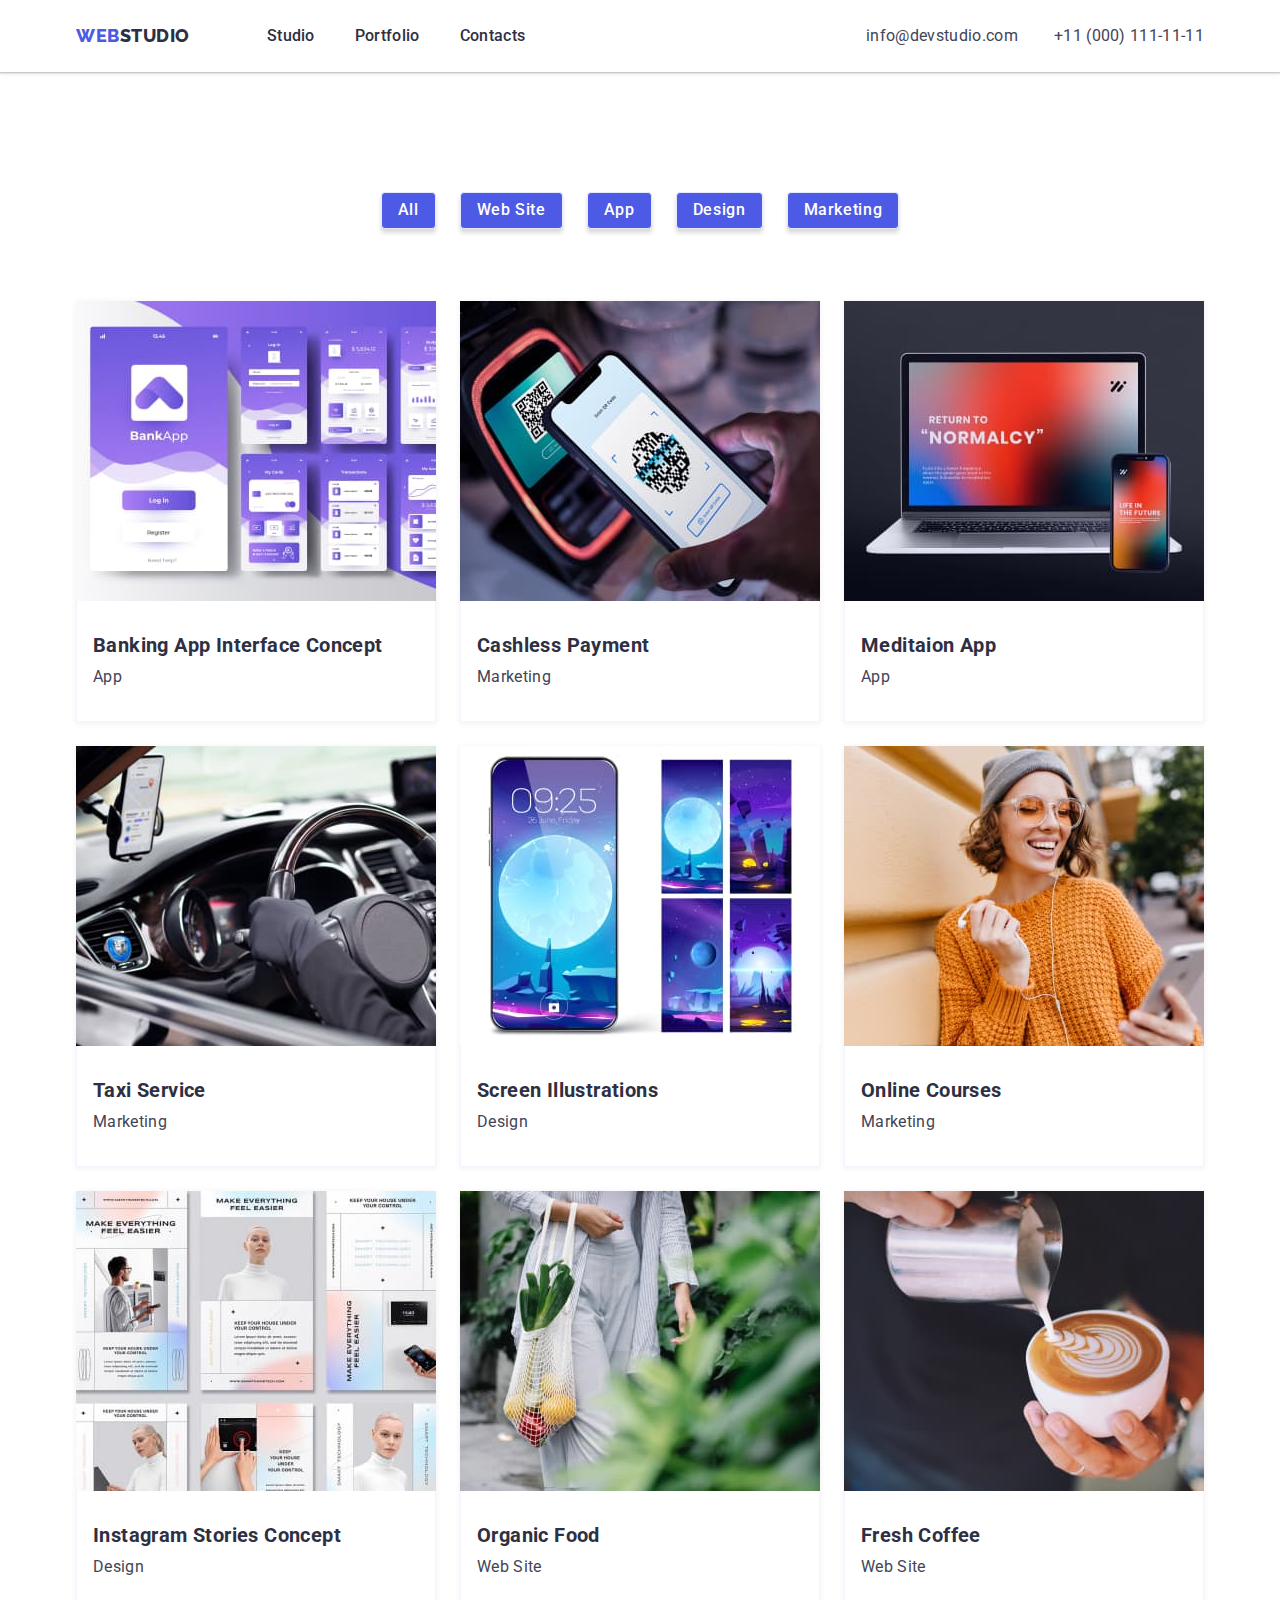
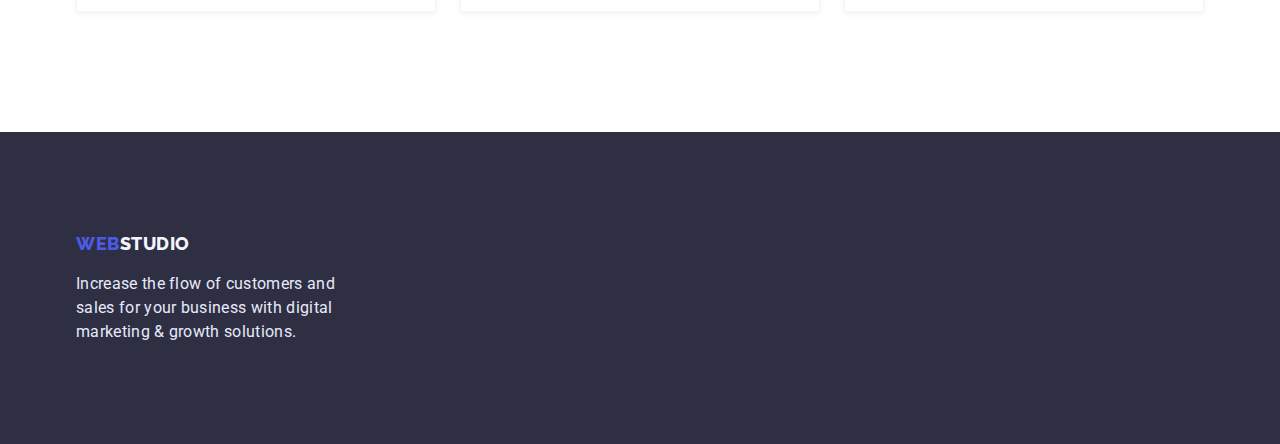
==== portfolio.html @ 837f4ee9 "Required" ====
<!DOCTYPE html>
<html lang="en">
<head>
    <meta charset="UTF-8">
    <meta http-equiv="X-UA-Compatible" content="IE=edge">
    <meta name="viewport" content="width=device-width, initial-scale=1.0">
    <title>Portfolio</title>
    <link rel="preconnect" href="https://fonts.googleapis.com">
    <link rel="preconnect" href="https://fonts.gstatic.com" crossorigin>
    <link href="https://fonts.googleapis.com/css2?family=Raleway:wght@800&family=Roboto:wght@400;500;700;900&display=swap"
        rel="stylesheet">
    <link rel="stylesheet" href="https://cdnjs.cloudflare.com/ajax/libs/modern-normalize/1.1.0/modern-normalize.min.css">
    <link rel="stylesheet" href="./css/styles.css">
    
</head>
<body>
    <header class="header">
        <div class="container header-block">
            <nav class="main-naw">
                <a class="logo link" href="index.html">
                    <span class="header-logo-first">WEB</span><span class="header-logo-second">STUDIO</span>
                </a>
                <ul class="menu-list list">
                    <li class="item"><a class="menu-item link" href="index.html">Studio</a></li>
                    <li class="item"><a class="menu-item link" href="portfolio.html">Portfolio</a></li>
                    <li class="item"><a class="menu-item link" href="/">Contacts</a></li>
                </ul>
            </nav>
            
            <ul class="contacts list">
                <li class="item"><a class="contacts-item link" href="mailto:info@devstudio.com">info@devstudio.com</a></li>
                <li class="item"><a class="contacts-item link" href="tel:+11(000)1111111">+11 (000) 111-11-11</a></li>
            </ul>
        </div>
    </header>

    <main>
        <section class="categories section">    
            <div class="container">
                <h1 class="visually-hidden">Portfolio</h1>
                
                <ul class="category-list list">
                    <li><button class="category-btn btn" type="button">All</button></li>
                    <li><button class="category-btn btn" type="button">Web Site</button></li>
                    <li><button class="category-btn btn" type="button">App</button></li>
                    <li><button class="category-btn btn" type="button">Design</button></li>
                    <li><button class="category-btn btn" type="button">Marketing</button></li>
                </ul>
                
                <ul class="content-list list">
                    <li>
                        <a class="content-item link" href="/">
                            <img src="./images/Portfolio/banking.jpg" alt="Banking App Interface Concept image" width="360"
                                height="300">
                                <div class="content-dis">
                                    <h3 class="type-thirst">Banking App Interface Concept</h3>
                                    <p class="text">App</p>
                                </div>
                        </a>
                    </li>

                    <li>
                        <a class="content-item link" href="/">
                            <img src="./images/Portfolio/cashless.jpg" alt="Cashless Payment image" width="360" height="300">
                            <div class="content-dis">
                                <h3 class="type-thirst">Cashless Payment</h3>
                                <p class="text">Marketing</p>
                            </div>
                        </a>
                    </li>

                    <li>
                        <a class="content-item link" href="/">
                            <img src="./images/Portfolio/meditaion.jpg" alt="Meditaion App image" width="360" height="300">
                            <div class="content-dis">
                                <h3 class="type-thirst">Meditaion App</h3>
                                <p class="text">App</p>
                            </div>
                        </a>
                    </li>

                    <li>
                        <a class="content-item link" href="/">
                            <img src="./images/Portfolio/taxi.jpg" alt="Taxi Service image" width="360" height="300">
                            <div class="content-dis">
                                <h3 class="type-thirst">Taxi Service</h3>
                                <p class="text">Marketing</p>
                            </div>                            
                        </a>
                    </li>

                    <li>
                        <a class="content-item link" href="/">
                            <img src="./images/Portfolio/screen.jpg" alt="Screen Illustrations image" width="360" height="300">
                            <div class="content-dis">
                                <h3 class="type-thirst">Screen Illustrations</h3>
                                <p class="text">Design</p>
                            </div>                            
                        </a>
                    </li>

                    <li>
                        <a class="content-item link" href="/">
                            <img src="./images/Portfolio/online.jpg" alt="Online Courses image" width="360" height="300">
                            <div class="content-dis">
                                <h3 class="type-thirst">Online Courses</h3>
                                <p class="text">Marketing</p>
                            </div>                            
                        </a>
                    </li>

                    <li>
                        <a class="content-item link" href="/">
                            <img src="./images/Portfolio/instagram.jpg" alt="Instagram Stories Concept image" width="360" height="300">
                            <div class="content-dis">
                                <h3 class="type-thirst">Instagram Stories Concept</h3>
                                <p class="text">Design</p>
                            </div>                            
                        </a>
                    </li>

                    <li>
                        <a class="content-item link" href="/">
                            <img src="./images/Portfolio/organic.jpg" alt="Organic Food image" width="360" height="300">
                            <div class="content-dis">
                                <h3 class="type-thirst">Organic Food</h3>
                                <p class="text">Web Site</p>
                            </div>                            
                        </a>
                    </li>
                    
                    <li>
                        <a class="content-item link" href="/">
                            <img src="./images/Portfolio/fresh.jpg" alt="Fresh Coffee image" width="360" height="300">
                            <div class="content-dis">
                                <h3 class="type-thirst">Fresh Coffee</h3>
                                <p class="text">Web Site</p>
                            </div>
                        </a>
                    </li>
                </ul>
            </div>
        </section>

        <footer class="footer">
            <div class="container">
                <a class="logo link" href="index.html">
                    <span class="footer-logo-first">WEB</span><span class="footer-logo-second">STUDIO</span>
                </a>
                <p class="footer-dis text">Increase the flow of customers and sales for your business with digital marketing &
                    growth solutions.</p>
            </div>
        </footer>
    </main>
</body>
</html>
---- css/styles.css ----
html{
    box-sizing: border-box;
}

*,
*::after,
*::before{
    box-sizing: inherit;
}

h1,
h2,
h3,
p{
    margin: 0;
}


img{
    display: block;
    max-width: 100%;
    height: auto;
}

:root{
    --iris: #4D5AE5;
    --nuvy-blue: #2E2F42;
    --slate: #434455;
    --cornflower: #E7E9FC;
    --cloud: #F4F4FD;
    --white: #FFFFFF;
    --active-btn: #404BBF;
}

body{
    font-family: Roboto, sans-serif;
    background-color: var(--white);
    color: var(--slate);
}

.container{
    width: 1158px;
    margin: 0 auto;
    padding: 0 15px;
}

.list {
    list-style: none;
    margin: 0;
    padding: 0;
}

.text {
    margin-top: 0;
    margin-bottom: 0;
    font-size: 16px;
    line-height: 1.5;
    letter-spacing: 0.02em;
    color: var(--slate);
}

.link {
    text-decoration: none;
}

.section {
    padding-top: 120px;
    padding-bottom: 120px;
}

.visually-hidden {
    position: absolute;
    white-space: nowrap;
    width: 1px;
    height: 1px;
    overflow: hidden;
    border: 0;
    padding: 0;
    clip: rect(0 0 0 0);
    clip-path: inset(50%);
    margin: -1px;
}

/*#region ---Header--- */
.header {

    box-shadow: 0px 2px 1px rgba(46, 47, 66, 0.08), 0px 1px 1px rgba(46, 47, 66, 0.16), 0px 1px 6px rgba(46, 47, 66, 0.08);
}

.header-block{
    display: flex;
    align-items: center;
}

.main-naw{
    display: flex;
    align-items: center;
}

.logo {
    font-family: 'Raleway';
    font-weight: 800;
    font-size: 18px;
    line-height: 1.33;
    letter-spacing: 0.03em;
    margin-right: 77px;
}
.header-logo-first{
    color: var(--iris);
}
.header-logo-second{
    color: var(--nuvy-blue);
}

.menu-list {
    display: flex;
}

.menu-list .item {
    margin-right: 40px;
}

.menu-list .item:last-child {
    margin-right: 0;
}

.menu-item {
    display: block;
    padding-top: 24px;
    padding-bottom: 24px;
    font-weight: 500;
    font-size: 16px;
    line-height: 1.5;
    letter-spacing: 0.02em;
    color: var(--nuvy-blue);
}

.menu-item:hover,
.menu-item:focus {
    color: var(--slate);
}

.menu-item:active {
    color: var(--iris);
}

.contacts {
    display: flex;
    margin-left: auto;
}

.contacts .item {
    margin-right: 36px;
}

.contacts .item:last-child {
    margin-right: 0;
}

.contacts-item {
    display: flex;
    padding-top: 24px;
    padding-bottom: 24px;
    font-size: 16px;
    line-height: 1.5;
    letter-spacing: 0.02em;
    color: var(--slate);
}

.contacts-item:hover,
.contacts-item:focus {
    color: var(--iris);
}

/*#endregion -------------------- Header End -------------------- */

/*#region ---Hero--- */

.hero {
    background-color: var(--nuvy-blue);
    text-align: center;
    padding-top: 192px;
    padding-bottom: 192px;
}

.hero-title{
    margin: 0 auto;
    margin-bottom: 48px;
    font-weight: 700;
    font-size: 56px;
    max-width: 496px;
    line-height: 1.07;
    letter-spacing: 0.02em;
    color: var(--white);
}

.hero-btn{
    cursor: pointer;
    font-family: inherit;
    font-weight: 500;
    color: var(--white);
    font-size: 16px;
    line-height: 1.18;
    letter-spacing: 0.04em;
    padding: 16px 32px;
    box-shadow: 0px 4px 4px rgba(0, 0, 0, 0.15);
    border-radius: 4px;
    border: 0;
    background: var(--iris); 
}

.hero-btn:hover,
.hero-btn:focus{
    box-shadow: 0px 1px 6px rgba(46, 47, 66, 0.08), 0px 1px 1px rgba(46, 47, 66, 0.16), 0px 2px 1px rgba(46, 47, 66, 0.08);
}

.hero-btn:active{
    background: var(--active-btn);
    box-shadow: 0px 4px 4px rgba(0, 0, 0, 0.15);
}

/*#endregion -------------------- Hero End -------------------- */

/*#region ---Feature--- */

.features {
    padding-bottom: 0;
}

.features-list {
    display: flex;
    align-items: flex-start;
    gap: 24px;
    flex-basis: calc((100% - 24px*3)/4);
}

.features-item{
    flex-basis: calc((100% - 24px * 3) / 4);
}

/*#endregion -------------------- Features End -------------------- */

/*#region ---Do--- */

.do-list {
    display: flex;
    justify-content: center;
    gap: 24px;
}

/*#endregion -------------------- Do End -------------------- */

/*#region ---Team--- */

.team {
    background-color: var(--cloud);
}

.team-list {
    display: flex;
    justify-content: center;
    text-align: center;
    gap: 32px;
}

.team-dis {
    padding-top: 32px;
    padding-bottom: 32px;
}

.team-item {
    background-color: var(--white);
    box-shadow: 0px 1px 6px rgba(46, 47, 66, 0.08), 0px 1px 1px rgba(46, 47, 66, 0.16), 0px 2px 1px rgba(46, 47, 66, 0.08);
    border-radius: 0px 0px 4px 4px;
}

/*#endregion -------------------- Team End -------------------- */

/*#region ---Footer--- */

.footer {
    background-color: var(--nuvy-blue);
    padding-top: 100px;
    padding-bottom: 100px;
}

.footer-logo-first {
    color: var(--iris);
}

.footer-logo-second {
    color: var(--cloud);
}

.footer-dis {
    margin-top: 16px;
    color: var(--cornflower);
    width: 264px;
}

/*#endregion -------------------- Footer End -------------------- */

/*#region ---Categories/Content--- */

.category-list {
    display: flex;
    flex-direction: row;
    align-items: flex-start;
    justify-content: center;
    gap: 24px;
    margin-bottom: 72px;
}

.content-list {
    display: flex;
    flex-wrap: wrap;
    gap: 24px
}

.content-item {
    background: var(--white);
    display: block;
    box-shadow: 0px 1px 6px rgba(46, 47, 66, 0.08);
}

.category-title {
    color: var(--white);
}

.category-btn {
    padding: 8px 16px;
    color: var(--iris);
    background: var(--cloud);
    border: 1px solid var(--cornflower);
    border-radius: 4px;
}

.category-btn:hover,
.category-btn:focus {
    color: var(--white);
    background: var(--iris);
    box-shadow: 0px 1px 6px rgba(46, 47, 66, 0.08), 0px 1px 1px rgba(46, 47, 66, 0.16), 0px 2px 1px rgba(46, 47, 66, 0.08);
    border: 1px solid var(--iris);
}

.category-btn:active {
    color: var(--white);
    background: var(--iris);
    box-shadow: 0px 4px 4px rgba(0, 0, 0, 0.15);
    border: 1px solid var(--iris);
}

.btn {
    cursor: pointer;
    font-family: inherit;
    font-weight: 500;
    font-size: 16px;
    line-height: 1.18;
    letter-spacing: 0.04em;
    color: var(--white);
    background: var(--iris);
    box-shadow: 0px 4px 4px rgba(0, 0, 0, 0.15);
    border-radius: 4px;
}

.btn:hover,
.btn:focus {
    background: var(--iris);
    box-shadow: 0px 1px 6px rgba(46, 47, 66, 0.08), 0px 1px 1px rgba(46, 47, 66, 0.16), 0px 2px 1px rgba(46, 47, 66, 0.08);
}

.btn:active {
    background: var(--iris);
    box-shadow: 0px 4px 4px rgba(0, 0, 0, 0.15);
}

.content-dis {
    padding-top: 32px;
    padding-bottom: 32px;
    border-bottom: 0.5px solid var(--cloud);
    border-right: 0.5px solid var(--cloud);
    border-left: 0.5px solid var(--cloud);
    padding-left: 16px;
}

.type-second {
    padding-bottom: 72px;
    font-weight: 700;
    font-size: 36px;
    line-height: 1.11;
    text-align: center;
    letter-spacing: 0.02em;
    text-transform: capitalize;
    color: var(--nuvy-blue);
}

.type-thirst {
    margin-top: 0;
    margin-bottom: 8px;
    font-weight: 700;
    font-size: 20px;
    line-height: 1.2;
    letter-spacing: 0.02em;
    color: var(--nuvy-blue);
}

/*#endregion -------------------- Categories/Content End -------------------- */
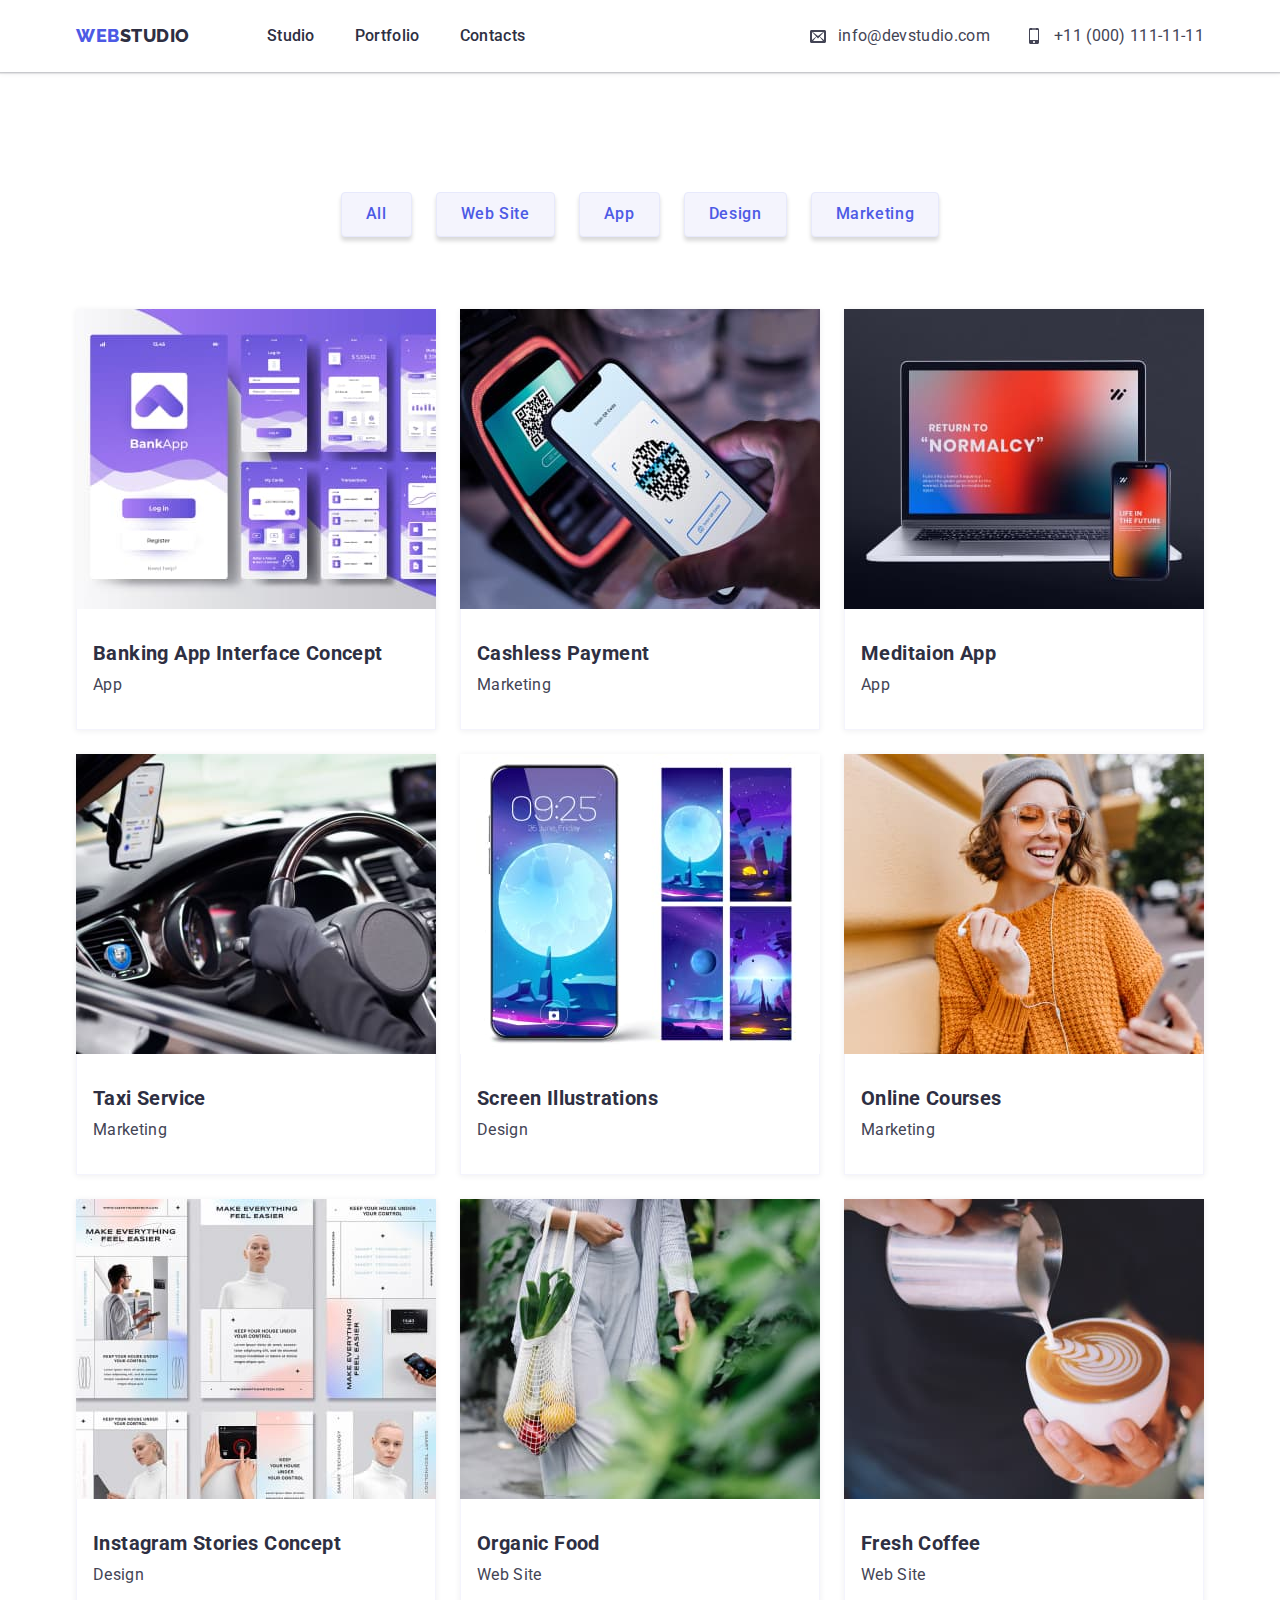
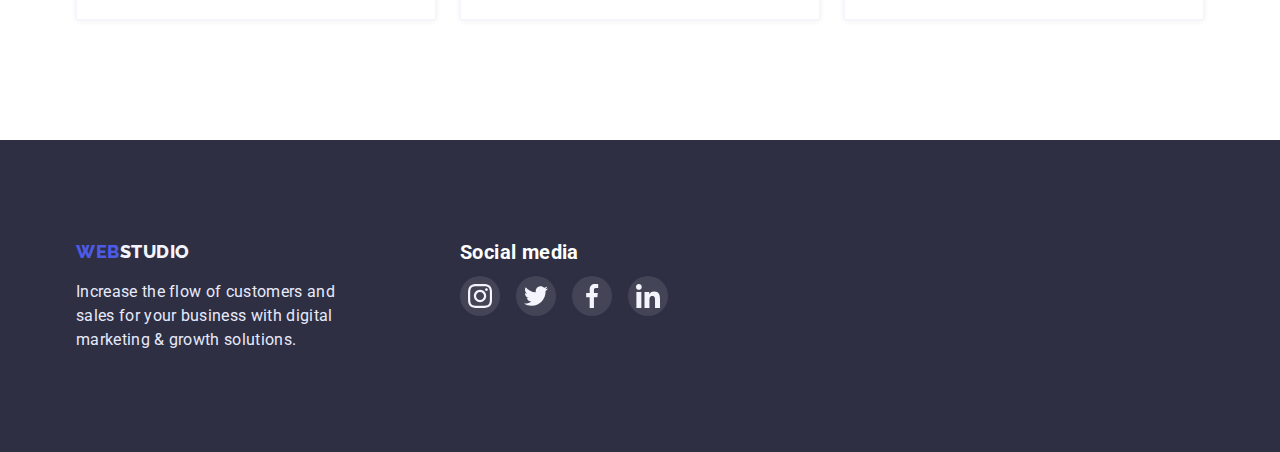
==== commit 42efb923: "Required" ====
--- a/portfolio.html
+++ b/portfolio.html
@@ -1,156 +1,248 @@
 <!DOCTYPE html>
 <html lang="en">
-<head>
-    <meta charset="UTF-8">
-    <meta http-equiv="X-UA-Compatible" content="IE=edge">
-    <meta name="viewport" content="width=device-width, initial-scale=1.0">
+  <head>
+    <meta charset="UTF-8" />
+    <meta http-equiv="X-UA-Compatible" content="IE=edge" />
+    <meta name="viewport" content="width=device-width, initial-scale=1.0" />
     <title>Portfolio</title>
-    <link rel="preconnect" href="https://fonts.googleapis.com">
-    <link rel="preconnect" href="https://fonts.gstatic.com" crossorigin>
-    <link href="https://fonts.googleapis.com/css2?family=Raleway:wght@800&family=Roboto:wght@400;500;700;900&display=swap"
-        rel="stylesheet">
-    <link rel="stylesheet" href="https://cdnjs.cloudflare.com/ajax/libs/modern-normalize/1.1.0/modern-normalize.min.css">
-    <link rel="stylesheet" href="./css/styles.css">
-    
-</head>
-<body>
+    <link rel="preconnect" href="https://fonts.googleapis.com" />
+    <link rel="preconnect" href="https://fonts.gstatic.com" crossorigin />
+    <link
+      href="https://fonts.googleapis.com/css2?family=Raleway:wght@800&family=Roboto:wght@400;500;700;900&display=swap"
+      rel="stylesheet"
+    />
+    <link
+      rel="stylesheet"
+      href="https://cdnjs.cloudflare.com/ajax/libs/modern-normalize/1.1.0/modern-normalize.min.css"
+    />
+    <link rel="stylesheet" href="./css/styles.css" />
+  </head>
+  <body>
     <header class="header">
-        <div class="container header-block">
-            <nav class="main-naw">
-                <a class="logo link" href="index.html">
-                    <span class="header-logo-first">WEB</span><span class="header-logo-second">STUDIO</span>
-                </a>
-                <ul class="menu-list list">
-                    <li class="item"><a class="menu-item link" href="index.html">Studio</a></li>
-                    <li class="item"><a class="menu-item link" href="portfolio.html">Portfolio</a></li>
-                    <li class="item"><a class="menu-item link" href="/">Contacts</a></li>
-                </ul>
-            </nav>
-            
-            <ul class="contacts list">
-                <li class="item"><a class="contacts-item link" href="mailto:info@devstudio.com">info@devstudio.com</a></li>
-                <li class="item"><a class="contacts-item link" href="tel:+11(000)1111111">+11 (000) 111-11-11</a></li>
+      <div class="container header-block">
+        <nav class="main-naw">
+          <a class="logo link" href="index.html">
+            <span class="header-logo-first">WEB</span><span class="header-logo-second">STUDIO</span>
+          </a>
+          <ul class="menu-list list">
+            <li class="item"><a class="menu-item link" href="index.html">Studio</a></li>
+            <li class="item"><a class="menu-item link" href="portfolio.html">Portfolio</a></li>
+            <li class="item"><a class="menu-item link" href="/">Contacts</a></li>
+          </ul>
+        </nav>
+
+        <ul class="contacts list">
+          <li class="item">
+            <svg class="contacts-icon">
+              <use href="./images/icons.svg#icon-email"></use>
+            </svg>
+            <a class="contacts-item link" href="mailto:info@devstudio.com">info@devstudio.com</a>
+          </li>
+          <li class="item">
+            <svg class="contacts-icon">
+              <use href="./images/icons.svg#icon-phone"></use>
+            </svg>
+            <a class="contacts-item link" href="tel:+11(000)1111111">+11 (000) 111-11-11</a>
+          </li>
+        </ul>
+      </div>
+    </header>
+
+    <main>
+      <section class="categories section">
+        <div class="container">
+          <h1 class="visually-hidden">Portfolio</h1>
+
+          <ul class="category-list list">
+            <li><button class="category-btn btn" type="button">All</button></li>
+            <li><button class="category-btn btn" type="button">Web Site</button></li>
+            <li><button class="category-btn btn" type="button">App</button></li>
+            <li><button class="category-btn btn" type="button">Design</button></li>
+            <li><button class="category-btn btn" type="button">Marketing</button></li>
+          </ul>
+
+          <ul class="content-list list">
+            <li>
+              <a class="content-item link" href="/">
+                <img
+                  src="./images/Portfolio/banking.jpg"
+                  alt="Banking App Interface Concept image"
+                  width="360"
+                  height="300"
+                />
+                <div class="content-dis">
+                  <h3 class="type-thirst">Banking App Interface Concept</h3>
+                  <p class="text">App</p>
+                </div>
+              </a>
+            </li>
+
+            <li>
+              <a class="content-item link" href="/">
+                <img
+                  src="./images/Portfolio/cashless.jpg"
+                  alt="Cashless Payment image"
+                  width="360"
+                  height="300"
+                />
+                <div class="content-dis">
+                  <h3 class="type-thirst">Cashless Payment</h3>
+                  <p class="text">Marketing</p>
+                </div>
+              </a>
+            </li>
+
+            <li>
+              <a class="content-item link" href="/">
+                <img
+                  src="./images/Portfolio/meditaion.jpg"
+                  alt="Meditaion App image"
+                  width="360"
+                  height="300"
+                />
+                <div class="content-dis">
+                  <h3 class="type-thirst">Meditaion App</h3>
+                  <p class="text">App</p>
+                </div>
+              </a>
+            </li>
+
+            <li>
+              <a class="content-item link" href="/">
+                <img
+                  src="./images/Portfolio/taxi.jpg"
+                  alt="Taxi Service image"
+                  width="360"
+                  height="300"
+                />
+                <div class="content-dis">
+                  <h3 class="type-thirst">Taxi Service</h3>
+                  <p class="text">Marketing</p>
+                </div>
+              </a>
+            </li>
+
+            <li>
+              <a class="content-item link" href="/">
+                <img
+                  src="./images/Portfolio/screen.jpg"
+                  alt="Screen Illustrations image"
+                  width="360"
+                  height="300"
+                />
+                <div class="content-dis">
+                  <h3 class="type-thirst">Screen Illustrations</h3>
+                  <p class="text">Design</p>
+                </div>
+              </a>
+            </li>
+
+            <li>
+              <a class="content-item link" href="/">
+                <img
+                  src="./images/Portfolio/online.jpg"
+                  alt="Online Courses image"
+                  width="360"
+                  height="300"
+                />
+                <div class="content-dis">
+                  <h3 class="type-thirst">Online Courses</h3>
+                  <p class="text">Marketing</p>
+                </div>
+              </a>
+            </li>
+
+            <li>
+              <a class="content-item link" href="/">
+                <img
+                  src="./images/Portfolio/instagram.jpg"
+                  alt="Instagram Stories Concept image"
+                  width="360"
+                  height="300"
+                />
+                <div class="content-dis">
+                  <h3 class="type-thirst">Instagram Stories Concept</h3>
+                  <p class="text">Design</p>
+                </div>
+              </a>
+            </li>
+
+            <li>
+              <a class="content-item link" href="/">
+                <img
+                  src="./images/Portfolio/organic.jpg"
+                  alt="Organic Food image"
+                  width="360"
+                  height="300"
+                />
+                <div class="content-dis">
+                  <h3 class="type-thirst">Organic Food</h3>
+                  <p class="text">Web Site</p>
+                </div>
+              </a>
+            </li>
+
+            <li>
+              <a class="content-item link" href="/">
+                <img
+                  src="./images/Portfolio/fresh.jpg"
+                  alt="Fresh Coffee image"
+                  width="360"
+                  height="300"
+                />
+                <div class="content-dis">
+                  <h3 class="type-thirst">Fresh Coffee</h3>
+                  <p class="text">Web Site</p>
+                </div>
+              </a>
+            </li>
+          </ul>
+        </div>
+      </section>
+
+      <footer class="footer">
+        <div class="container footer-block">
+          <div class="first-block">
+            <a class="logo link" href="index.html">
+              <span class="footer-logo-first">WEB</span
+              ><span class="footer-logo-second">STUDIO</span>
+            </a>
+            <p class="footer-dis text">
+              Increase the flow of customers and sales for your business with digital marketing &
+              growth solutions.
+            </p>
+          </div>
+          <div class="soc-block">
+            <h3 class="type-thirst footer-soc-dis">Social media</h3>
+            <ul class="footer-list list">
+              <li class="footer-soc">
+                <a href="/" class="footer-soc-link"
+                  ><svg class="footer-soc-icon">
+                    <use href="./images/icons.svg#icon-instagram"></use></svg
+                ></a>
+              </li>
+              <li class="footer-soc">
+                <a href="/" class="footer-soc-link"
+                  ><svg class="footer-soc-icon">
+                    <use href="./images/icons.svg#icon-twitter"></use></svg
+                ></a>
+              </li>
+              <li class="footer-soc">
+                <a href="/" class="footer-soc-link"
+                  ><svg class="footer-soc-icon">
+                    <use href="./images/icons.svg#icon-facebook"></use></svg
+                ></a>
+              </li>
+              <li class="footer-soc">
+                <a href="/" class="footer-soc-link"
+                  ><svg class="footer-soc-icon">
+                    <use href="./images/icons.svg#icon-linkedin"></use></svg
+                ></a>
+              </li>
             </ul>
+          </div>
         </div>
-    </header>
-
-    <main>
-        <section class="categories section">    
-            <div class="container">
-                <h1 class="visually-hidden">Portfolio</h1>
-                
-                <ul class="category-list list">
-                    <li><button class="category-btn btn" type="button">All</button></li>
-                    <li><button class="category-btn btn" type="button">Web Site</button></li>
-                    <li><button class="category-btn btn" type="button">App</button></li>
-                    <li><button class="category-btn btn" type="button">Design</button></li>
-                    <li><button class="category-btn btn" type="button">Marketing</button></li>
-                </ul>
-                
-                <ul class="content-list list">
-                    <li>
-                        <a class="content-item link" href="/">
-                            <img src="./images/Portfolio/banking.jpg" alt="Banking App Interface Concept image" width="360"
-                                height="300">
-                                <div class="content-dis">
-                                    <h3 class="type-thirst">Banking App Interface Concept</h3>
-                                    <p class="text">App</p>
-                                </div>
-                        </a>
-                    </li>
-
-                    <li>
-                        <a class="content-item link" href="/">
-                            <img src="./images/Portfolio/cashless.jpg" alt="Cashless Payment image" width="360" height="300">
-                            <div class="content-dis">
-                                <h3 class="type-thirst">Cashless Payment</h3>
-                                <p class="text">Marketing</p>
-                            </div>
-                        </a>
-                    </li>
-
-                    <li>
-                        <a class="content-item link" href="/">
-                            <img src="./images/Portfolio/meditaion.jpg" alt="Meditaion App image" width="360" height="300">
-                            <div class="content-dis">
-                                <h3 class="type-thirst">Meditaion App</h3>
-                                <p class="text">App</p>
-                            </div>
-                        </a>
-                    </li>
-
-                    <li>
-                        <a class="content-item link" href="/">
-                            <img src="./images/Portfolio/taxi.jpg" alt="Taxi Service image" width="360" height="300">
-                            <div class="content-dis">
-                                <h3 class="type-thirst">Taxi Service</h3>
-                                <p class="text">Marketing</p>
-                            </div>                            
-                        </a>
-                    </li>
-
-                    <li>
-                        <a class="content-item link" href="/">
-                            <img src="./images/Portfolio/screen.jpg" alt="Screen Illustrations image" width="360" height="300">
-                            <div class="content-dis">
-                                <h3 class="type-thirst">Screen Illustrations</h3>
-                                <p class="text">Design</p>
-                            </div>                            
-                        </a>
-                    </li>
-
-                    <li>
-                        <a class="content-item link" href="/">
-                            <img src="./images/Portfolio/online.jpg" alt="Online Courses image" width="360" height="300">
-                            <div class="content-dis">
-                                <h3 class="type-thirst">Online Courses</h3>
-                                <p class="text">Marketing</p>
-                            </div>                            
-                        </a>
-                    </li>
-
-                    <li>
-                        <a class="content-item link" href="/">
-                            <img src="./images/Portfolio/instagram.jpg" alt="Instagram Stories Concept image" width="360" height="300">
-                            <div class="content-dis">
-                                <h3 class="type-thirst">Instagram Stories Concept</h3>
-                                <p class="text">Design</p>
-                            </div>                            
-                        </a>
-                    </li>
-
-                    <li>
-                        <a class="content-item link" href="/">
-                            <img src="./images/Portfolio/organic.jpg" alt="Organic Food image" width="360" height="300">
-                            <div class="content-dis">
-                                <h3 class="type-thirst">Organic Food</h3>
-                                <p class="text">Web Site</p>
-                            </div>                            
-                        </a>
-                    </li>
-                    
-                    <li>
-                        <a class="content-item link" href="/">
-                            <img src="./images/Portfolio/fresh.jpg" alt="Fresh Coffee image" width="360" height="300">
-                            <div class="content-dis">
-                                <h3 class="type-thirst">Fresh Coffee</h3>
-                                <p class="text">Web Site</p>
-                            </div>
-                        </a>
-                    </li>
-                </ul>
-            </div>
-        </section>
-
-        <footer class="footer">
-            <div class="container">
-                <a class="logo link" href="index.html">
-                    <span class="footer-logo-first">WEB</span><span class="footer-logo-second">STUDIO</span>
-                </a>
-                <p class="footer-dis text">Increase the flow of customers and sales for your business with digital marketing &
-                    growth solutions.</p>
-            </div>
-        </footer>
+      </footer>
     </main>
-</body>
-</html>+  </body>
+</html>
--- a/css/styles.css
+++ b/css/styles.css
@@ -30,6 +30,8 @@
     --cloud: #F4F4FD;
     --white: #FFFFFF;
     --active-btn: #404BBF;
+    --light-slate: #8E8F99;
+    --green: #31D0AA;
 }
 
 body{
@@ -42,6 +44,36 @@
     width: 1158px;
     margin: 0 auto;
     padding: 0 15px;
+}
+
+.content-dis {
+    padding-top: 32px;
+    padding-bottom: 32px;
+    border-bottom: 0.5px solid var(--cloud);
+    border-right: 0.5px solid var(--cloud);
+    border-left: 0.5px solid var(--cloud);
+    padding-left: 16px;
+}
+
+.type-second {
+    padding-bottom: 72px;
+    font-weight: 700;
+    font-size: 36px;
+    line-height: 1.11;
+    text-align: center;
+    letter-spacing: 0.02em;
+    text-transform: capitalize;
+    color: var(--nuvy-blue);
+}
+
+.type-thirst {
+    margin-top: 0;
+    margin-bottom: 8px;
+    font-weight: 700;
+    font-size: 20px;
+    line-height: 1.2;
+    letter-spacing: 0.02em;
+    color: var(--nuvy-blue);
 }
 
 .list {
@@ -151,6 +183,10 @@
 
 .contacts .item {
     margin-right: 36px;
+    display: flex;
+    justify-content: center;
+    align-items: center;
+    gap: 12px;
 }
 
 .contacts .item:last-child {
@@ -172,12 +208,25 @@
     color: var(--iris);
 }
 
+.contacts-icon{
+    width: 16px;
+    height: 16px;
+    fill: var(--slate);
+}
+
+
 /*#endregion -------------------- Header End -------------------- */
 
 /*#region ---Hero--- */
 
 .hero {
-    background-color: var(--nuvy-blue);
+    background-image: linear-gradient(
+    rgba(46, 47, 66, 0.7), rgba(46, 47, 66, 0.7)
+    ),
+    url(../images/people-office-hero.jpg);
+    background-position: center;
+    background-size: cover;
+    background-repeat: no-repeat;
     text-align: center;
     padding-top: 192px;
     padding-bottom: 192px;
@@ -211,6 +260,7 @@
 
 .hero-btn:hover,
 .hero-btn:focus{
+    background-color: var(--active-btn);
     box-shadow: 0px 1px 6px rgba(46, 47, 66, 0.08), 0px 1px 1px rgba(46, 47, 66, 0.16), 0px 2px 1px rgba(46, 47, 66, 0.08);
 }
 
@@ -231,11 +281,26 @@
     display: flex;
     align-items: flex-start;
     gap: 24px;
-    flex-basis: calc((100% - 24px*3)/4);
 }
 
 .features-item{
     flex-basis: calc((100% - 24px * 3) / 4);
+}
+
+.features-img{
+    display: flex;
+    width: 264px;
+    height: 112px;
+    justify-content: center;
+    align-items: center;
+    background-color: var(--cloud);
+    border-radius: 4px;
+    margin-bottom: 8px;
+}
+
+.features-img .icon{
+    width: 42px;
+    height: 42px;
 }
 
 /*#endregion -------------------- Features End -------------------- */
@@ -266,6 +331,10 @@
 .team-dis {
     padding-top: 32px;
     padding-bottom: 32px;
+}
+
+.team-text{
+    margin-bottom: 8px;
 }
 
 .team-item {
@@ -274,7 +343,78 @@
     border-radius: 0px 0px 4px 4px;
 }
 
+.team-list-soc{
+    display: flex;
+    align-items: center;
+    margin: 0 auto;
+    padding: 4px 0px;
+    gap: 24px;
+    justify-content: center;
+}
+
+.team-soc-link{
+    width: 40px;
+    height: 40px;
+    display: flex;
+    border-radius: 50%;
+    background-color: var(--iris);
+    justify-content: center;
+    align-items: center;
+}
+
+.team-soc-icon{
+    width: 16px;
+    height: 16px;
+}
+
+.team-soc-link:hover,
+.team-soc-link:focus{
+    background-color: var(--active-btn);
+}
+
+
+
+
 /*#endregion -------------------- Team End -------------------- */
+
+/*#region ---Customers--- */
+
+.customers-list{
+    display: flex;
+    gap: 24px;
+    align-items: center;
+    justify-content: center;
+    margin: 0 auto;
+}
+
+.customers-link{
+    width: 168px;
+    height: 88px;
+    display: flex;
+    justify-content: center;
+    align-items: center;
+    border: 1px solid var(--light-slate);
+    border-radius: 4px;
+}
+
+.customers-link:hover,
+.customers-link:focus{
+    border: 1px solid var(--active-btn);
+}
+
+.customers-icon{
+    width: 103px;
+    height: 56px;
+    fill: var(--light-slate);
+}
+
+
+.customers-link:hover .customers-icon,
+.customers-link:focus .customers-icon{
+    fill: var(--active-btn);
+}
+
+/*#endregion -------------------- Customers End -------------------- */
 
 /*#region ---Footer--- */
 
@@ -284,6 +424,12 @@
     padding-bottom: 100px;
 }
 
+.footer-block{
+    display: flex;
+    gap: 120px;
+    margin-right: auto;
+}
+
 .footer-logo-first {
     color: var(--iris);
 }
@@ -298,6 +444,40 @@
     width: 264px;
 }
 
+.footer-soc-dis{
+    color: var(--white);
+    margin-bottom: 8px;
+}
+
+.footer-list{
+    display: flex;
+    align-items: center;
+    margin: 0 auto;
+    padding: 4px 0px;
+    gap: 16px;
+    justify-content: center;
+}
+
+.footer-soc-link{
+    width: 40px;
+    height: 40px;
+    display: flex;
+    border-radius: 50%;
+    background-color: var(--slate);
+    justify-content: center;
+    align-items: center;
+}
+
+.footer-soc-icon{
+    height: 24px;
+    width: 24px;
+}
+
+.footer-soc-link:hover,
+.footer-soc-link:focus{
+    background-color: var(--green);
+}
+
 /*#endregion -------------------- Footer End -------------------- */
 
 /*#region ---Categories/Content--- */
@@ -328,7 +508,7 @@
 }
 
 .category-btn {
-    padding: 8px 16px;
+    padding: 12px 24px;
     color: var(--iris);
     background: var(--cloud);
     border: 1px solid var(--cornflower);
@@ -357,8 +537,6 @@
     font-size: 16px;
     line-height: 1.18;
     letter-spacing: 0.04em;
-    color: var(--white);
-    background: var(--iris);
     box-shadow: 0px 4px 4px rgba(0, 0, 0, 0.15);
     border-radius: 4px;
 }
@@ -374,34 +552,4 @@
     box-shadow: 0px 4px 4px rgba(0, 0, 0, 0.15);
 }
 
-.content-dis {
-    padding-top: 32px;
-    padding-bottom: 32px;
-    border-bottom: 0.5px solid var(--cloud);
-    border-right: 0.5px solid var(--cloud);
-    border-left: 0.5px solid var(--cloud);
-    padding-left: 16px;
-}
-
-.type-second {
-    padding-bottom: 72px;
-    font-weight: 700;
-    font-size: 36px;
-    line-height: 1.11;
-    text-align: center;
-    letter-spacing: 0.02em;
-    text-transform: capitalize;
-    color: var(--nuvy-blue);
-}
-
-.type-thirst {
-    margin-top: 0;
-    margin-bottom: 8px;
-    font-weight: 700;
-    font-size: 20px;
-    line-height: 1.2;
-    letter-spacing: 0.02em;
-    color: var(--nuvy-blue);
-}
-
 /*#endregion -------------------- Categories/Content End -------------------- */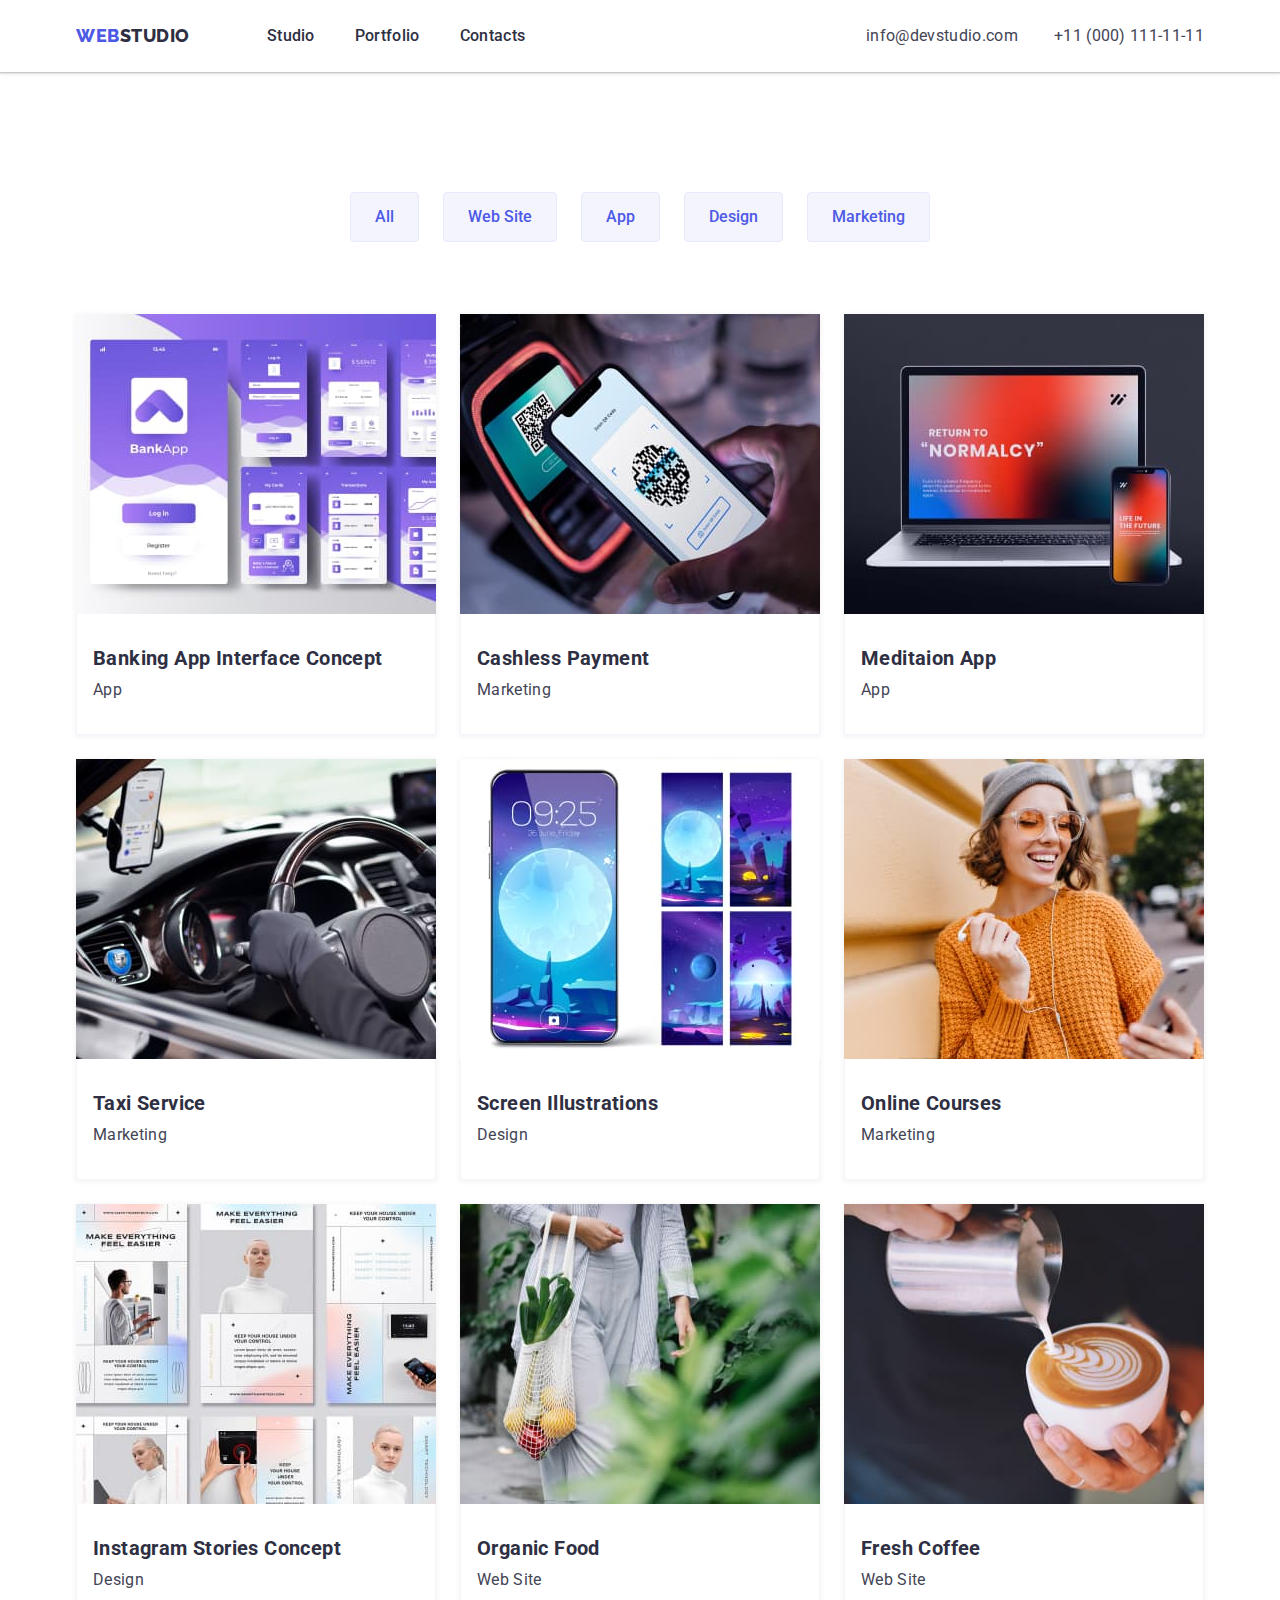
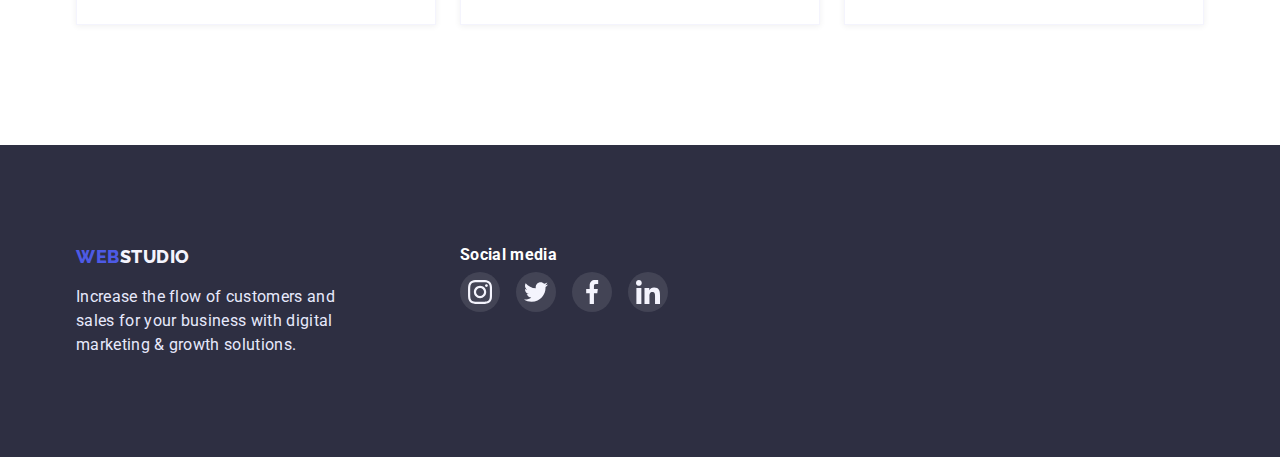
==== commit c516fdce: "Update" ====
--- a/portfolio.html
+++ b/portfolio.html
@@ -33,15 +33,9 @@
 
         <ul class="contacts list">
           <li class="item">
-            <svg class="contacts-icon">
-              <use href="./images/icons.svg#icon-email"></use>
-            </svg>
             <a class="contacts-item link" href="mailto:info@devstudio.com">info@devstudio.com</a>
           </li>
           <li class="item">
-            <svg class="contacts-icon">
-              <use href="./images/icons.svg#icon-phone"></use>
-            </svg>
             <a class="contacts-item link" href="tel:+11(000)1111111">+11 (000) 111-11-11</a>
           </li>
         </ul>
@@ -62,8 +56,8 @@
           </ul>
 
           <ul class="content-list list">
-            <li>
-              <a class="content-item link" href="/">
+            <li class="content-item">
+              <a class="content-link link" href="/">
                 <img
                   src="./images/Portfolio/banking.jpg"
                   alt="Banking App Interface Concept image"
@@ -77,8 +71,8 @@
               </a>
             </li>
 
-            <li>
-              <a class="content-item link" href="/">
+            <li class="content-item">
+              <a class="content-link link" href="/">
                 <img
                   src="./images/Portfolio/cashless.jpg"
                   alt="Cashless Payment image"
@@ -92,8 +86,8 @@
               </a>
             </li>
 
-            <li>
-              <a class="content-item link" href="/">
+            <li class="content-item">
+              <a class="content-link link" href="/">
                 <img
                   src="./images/Portfolio/meditaion.jpg"
                   alt="Meditaion App image"
@@ -107,8 +101,8 @@
               </a>
             </li>
 
-            <li>
-              <a class="content-item link" href="/">
+            <li class="content-item">
+              <a class="content-link link" href="/">
                 <img
                   src="./images/Portfolio/taxi.jpg"
                   alt="Taxi Service image"
@@ -122,8 +116,8 @@
               </a>
             </li>
 
-            <li>
-              <a class="content-item link" href="/">
+            <li class="content-item">
+              <a class="content-link link" href="/">
                 <img
                   src="./images/Portfolio/screen.jpg"
                   alt="Screen Illustrations image"
@@ -137,8 +131,8 @@
               </a>
             </li>
 
-            <li>
-              <a class="content-item link" href="/">
+            <li class="content-item">
+              <a class="content-link link" href="/">
                 <img
                   src="./images/Portfolio/online.jpg"
                   alt="Online Courses image"
@@ -152,8 +146,8 @@
               </a>
             </li>
 
-            <li>
-              <a class="content-item link" href="/">
+            <li class="content-item">
+              <a class="content-link link" href="/">
                 <img
                   src="./images/Portfolio/instagram.jpg"
                   alt="Instagram Stories Concept image"
@@ -167,8 +161,8 @@
               </a>
             </li>
 
-            <li>
-              <a class="content-item link" href="/">
+            <li class="content-item">
+              <a class="content-link link" href="/">
                 <img
                   src="./images/Portfolio/organic.jpg"
                   alt="Organic Food image"
@@ -182,8 +176,8 @@
               </a>
             </li>
 
-            <li>
-              <a class="content-item link" href="/">
+            <li class="content-item">
+              <a class="content-link link" href="/">
                 <img
                   src="./images/Portfolio/fresh.jpg"
                   alt="Fresh Coffee image"
--- a/css/styles.css
+++ b/css/styles.css
@@ -56,7 +56,7 @@
 }
 
 .type-second {
-    padding-bottom: 72px;
+    margin-bottom: 72px;
     font-weight: 700;
     font-size: 36px;
     line-height: 1.11;
@@ -206,12 +206,6 @@
 .contacts-item:hover,
 .contacts-item:focus {
     color: var(--iris);
-}
-
-.contacts-icon{
-    width: 16px;
-    height: 16px;
-    fill: var(--slate);
 }
 
 
@@ -289,7 +283,6 @@
 
 .features-img{
     display: flex;
-    width: 264px;
     height: 112px;
     justify-content: center;
     align-items: center;
@@ -299,8 +292,8 @@
 }
 
 .features-img .icon{
-    width: 42px;
-    height: 42px;
+    width: 64px;
+    height: 64px;
 }
 
 /*#endregion -------------------- Features End -------------------- */
@@ -334,7 +327,7 @@
 }
 
 .team-text{
-    margin-bottom: 8px;
+    margin-bottom: 12px;
 }
 
 .team-item {
@@ -347,7 +340,6 @@
     display: flex;
     align-items: center;
     margin: 0 auto;
-    padding: 4px 0px;
     gap: 24px;
     justify-content: center;
 }
@@ -445,6 +437,7 @@
 }
 
 .footer-soc-dis{
+    font-size: 16px;
     color: var(--white);
     margin-bottom: 8px;
 }
@@ -453,7 +446,6 @@
     display: flex;
     align-items: center;
     margin: 0 auto;
-    padding: 4px 0px;
     gap: 16px;
     justify-content: center;
 }
@@ -497,17 +489,27 @@
     gap: 24px
 }
 
-.content-item {
+.content-link {
     background: var(--white);
     display: block;
     box-shadow: 0px 1px 6px rgba(46, 47, 66, 0.08);
 }
 
+.content-link:focus,
+.content-link:hover {
+    box-shadow: 0px 1px 6px rgba(46, 47, 66, 0.08), 0px 1px 1px rgba(46, 47, 66, 0.16), 0px 2px 1px rgba(46, 47, 66, 0.08);
+}
+
 .category-title {
     color: var(--white);
 }
 
 .category-btn {
+    font-family: inherit;
+    font-style: normal;
+    font-weight: 500;
+    font-size: 16px;
+    line-height: 1.5;
     padding: 12px 24px;
     color: var(--iris);
     background: var(--cloud);
@@ -519,7 +521,7 @@
 .category-btn:focus {
     color: var(--white);
     background: var(--iris);
-    box-shadow: 0px 1px 6px rgba(46, 47, 66, 0.08), 0px 1px 1px rgba(46, 47, 66, 0.16), 0px 2px 1px rgba(46, 47, 66, 0.08);
+    box-shadow: 0px 3px 1px rgba(0, 0, 0, 0.1), 0px 2px 1px rgba(0, 0, 0, 0.08), 0px 2px 2px rgba(0, 0, 0, 0.12);
     border: 1px solid var(--iris);
 }
 
@@ -530,26 +532,4 @@
     border: 1px solid var(--iris);
 }
 
-.btn {
-    cursor: pointer;
-    font-family: inherit;
-    font-weight: 500;
-    font-size: 16px;
-    line-height: 1.18;
-    letter-spacing: 0.04em;
-    box-shadow: 0px 4px 4px rgba(0, 0, 0, 0.15);
-    border-radius: 4px;
-}
-
-.btn:hover,
-.btn:focus {
-    background: var(--iris);
-    box-shadow: 0px 1px 6px rgba(46, 47, 66, 0.08), 0px 1px 1px rgba(46, 47, 66, 0.16), 0px 2px 1px rgba(46, 47, 66, 0.08);
-}
-
-.btn:active {
-    background: var(--iris);
-    box-shadow: 0px 4px 4px rgba(0, 0, 0, 0.15);
-}
-
 /*#endregion -------------------- Categories/Content End -------------------- */